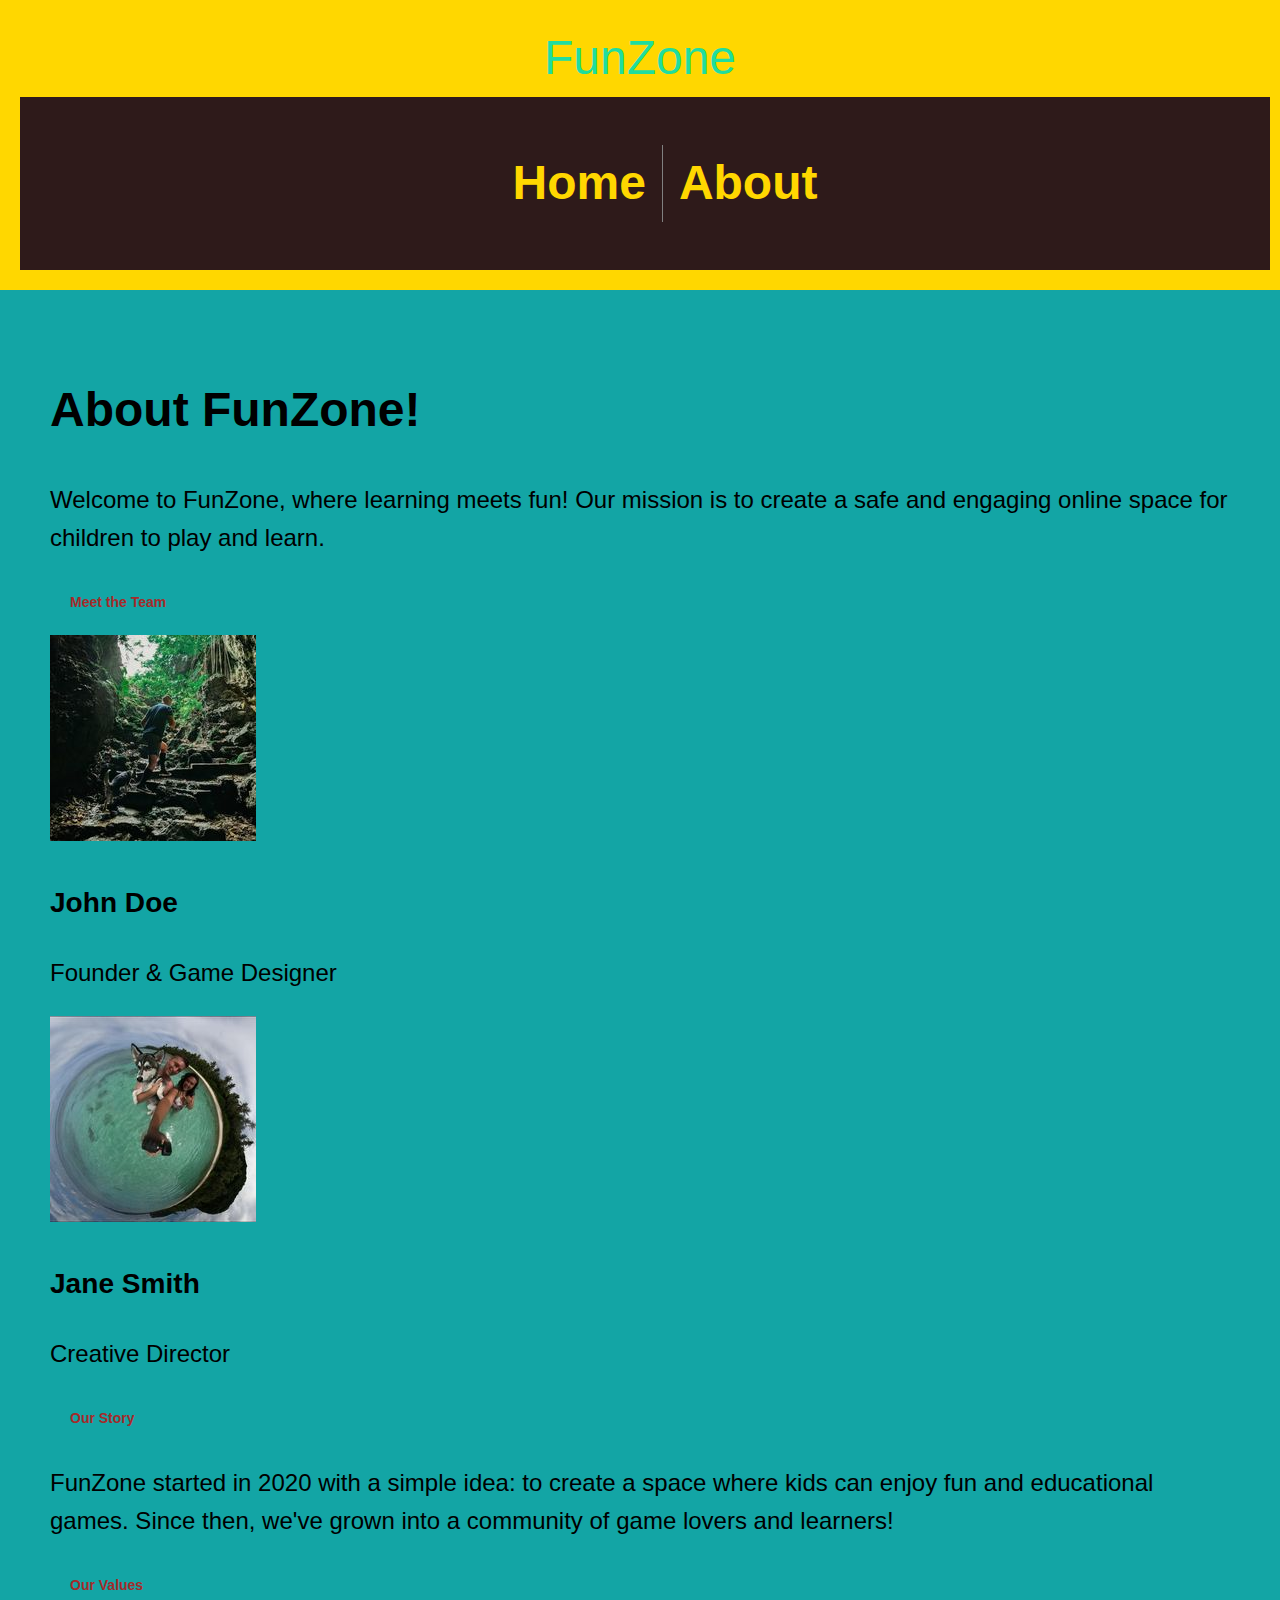
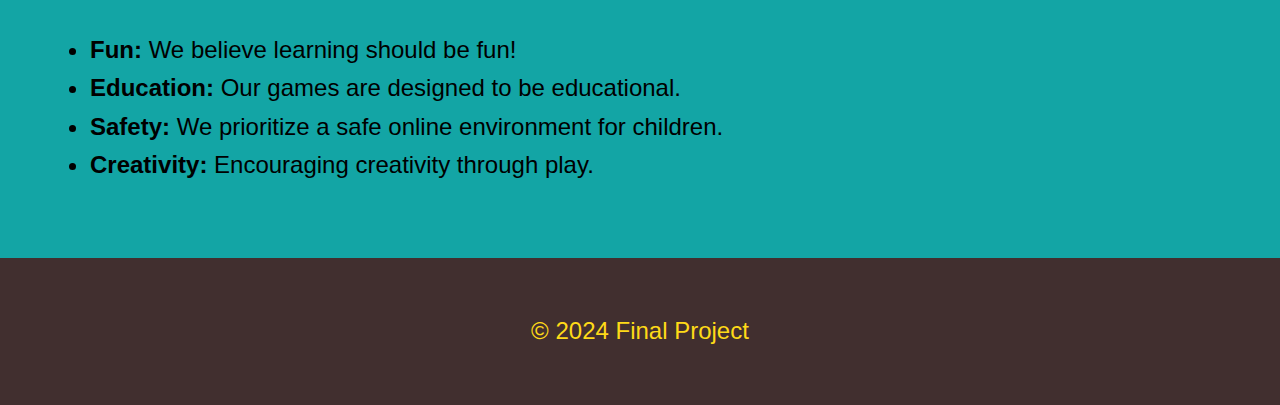
==== about.html @ 42d6320a "first commit" ====
<!DOCTYPE html>
<html lang="en">
<head>
    <meta charset="UTF-8">
    <meta name="viewport" content="width=device-width, initial-scale=1.0">
    <title>About Us</title>
    <link href="css/style.css" rel="stylesheet">
</head>
<body>
    <header>
    <div class="logo">FunZone</div>
    <nav>
        <ul>
            <li><a href="/home.html">Home</a></li>
            <li><a href="/about.html">About</a></li>
        </ul>
    </nav>
    </header>
    <main>
        <section class="about-intro">
            <h1>About FunZone!</h1>
            <p>Welcome to FunZone, where learning meets fun! Our mission is to create a safe and engaging online space for children to play and learn.</p>
        </section>
        <section class="team">
            <h2>Meet the Team</h2>
            <div class="team-member">
                <img src="/images/stairs.jpg" alt="Team Member 1">
                <h3>John Doe</h3>
                <p>Founder & Game Designer</p>
            </div>
            <div class="team-member">
                <img src="/images/Hinasworld.jpg" alt="Team Member 2">
                <h3>Jane Smith</h3>
                <p>Creative Director</p>
            </div>
            <!-- Add more team members as needed -->
        </section>
        <section class="history">
            <h2>Our Story</h2>
            <p>FunZone started in 2020 with a simple idea: to create a space where kids can enjoy fun and educational games. Since then, we've grown into a community of game lovers and learners!</p>
        </section>
        <section class="values">
            <h2>Our Values</h2>
            <ul>
                <li><strong>Fun:</strong> We believe learning should be fun!</li>
                <li><strong>Education:</strong> Our games are designed to be educational.</li>
                <li><strong>Safety:</strong> We prioritize a safe online environment for children.</li>
                <li><strong>Creativity:</strong> Encouraging creativity through play.</li>
            </ul>
        </section>
    </main>
    <footer class="footer">
        <p>&copy; 2024 Final Project</p>
    </footer>
</body>
</html>
---- css/style.css ----
.gallery img {
    width: 100%;
    margin: auto;
  }
  
  .gallery {
    display: grid;
    grid-template-columns: 1fr;
    grid-template-rows: auto;
    padding: 20px;
    gap: 10px;
  }
  
  .grid-container {
      display: grid;
      grid-template-areas: 
          "nav",
          "header",
          "main",
          "footer";
      grid-template-columns: 1fr;
      grid-template-rows: auto;
  }
  
  header {
    background-color: Gold;
    color: rgb(32, 221, 158);
    text-align: center;
    font-size: 2em;
    padding: 20px;
    margin: 0;
  }
  
  nav {
    background-color: #2e1a1a;
    width: 100%;
    margin: 0;
    padding: 0 5px;
    position: sticky;
    top: 0;
  }
  
  nav li {
    border-right: 1px solid grey;
  }
  
  nav li:last-child {
    border-right: none;
  }
  
  nav ul {
    list-style-type: none;
    align-items: center;
  }
  
  nav a {
    text-decoration: none;
    color: gold;
    font-weight: bold;
    padding: 14px 16px;
  }
  
  nav a:hover {
    background-color: #ffe13a;
    color: #2e1a1a;
  }
  
  h2 {
    padding: 10px 20px;
    font-size: 14px;
    color: brown;
  }
  
  main {
    background-color: #13a5a5;
    margin: 50px 100;
    padding: 50px;
  }
  
  body {
    font-family: Arial, Helvetica, sans-serif;
    margin: 0;
    padding: 0;
    background-color: whitesmoke;
    font-size: 14px;
    line-height: 1.6;
  }
  
  footer {
    background-color: #2e1a1a;
    opacity: 0.9;
    padding: 30px 50px;
    color: gold;
    text-align: center;
  }
  
  @media (min-width: 768px) {
    .grid-container {
      display: grid;
      grid-template-areas:
          "header",
          "nav",
          "main",
          "footer";
    }
  
    nav ul {
      list-style-type: none;
      display: inline-flex;
      align-items: center;
    }
  
    .gallery {
      grid-template-columns: 1fr 1fr;
    }
  
    body {
        font-size: 20px;
    }
  }
  
  @media (min-width: 1024px) {
    body {
      font-size: 24px;
    }
    .gallery {
      grid-template-columns: 1fr 1fr 1fr;
    }
  }
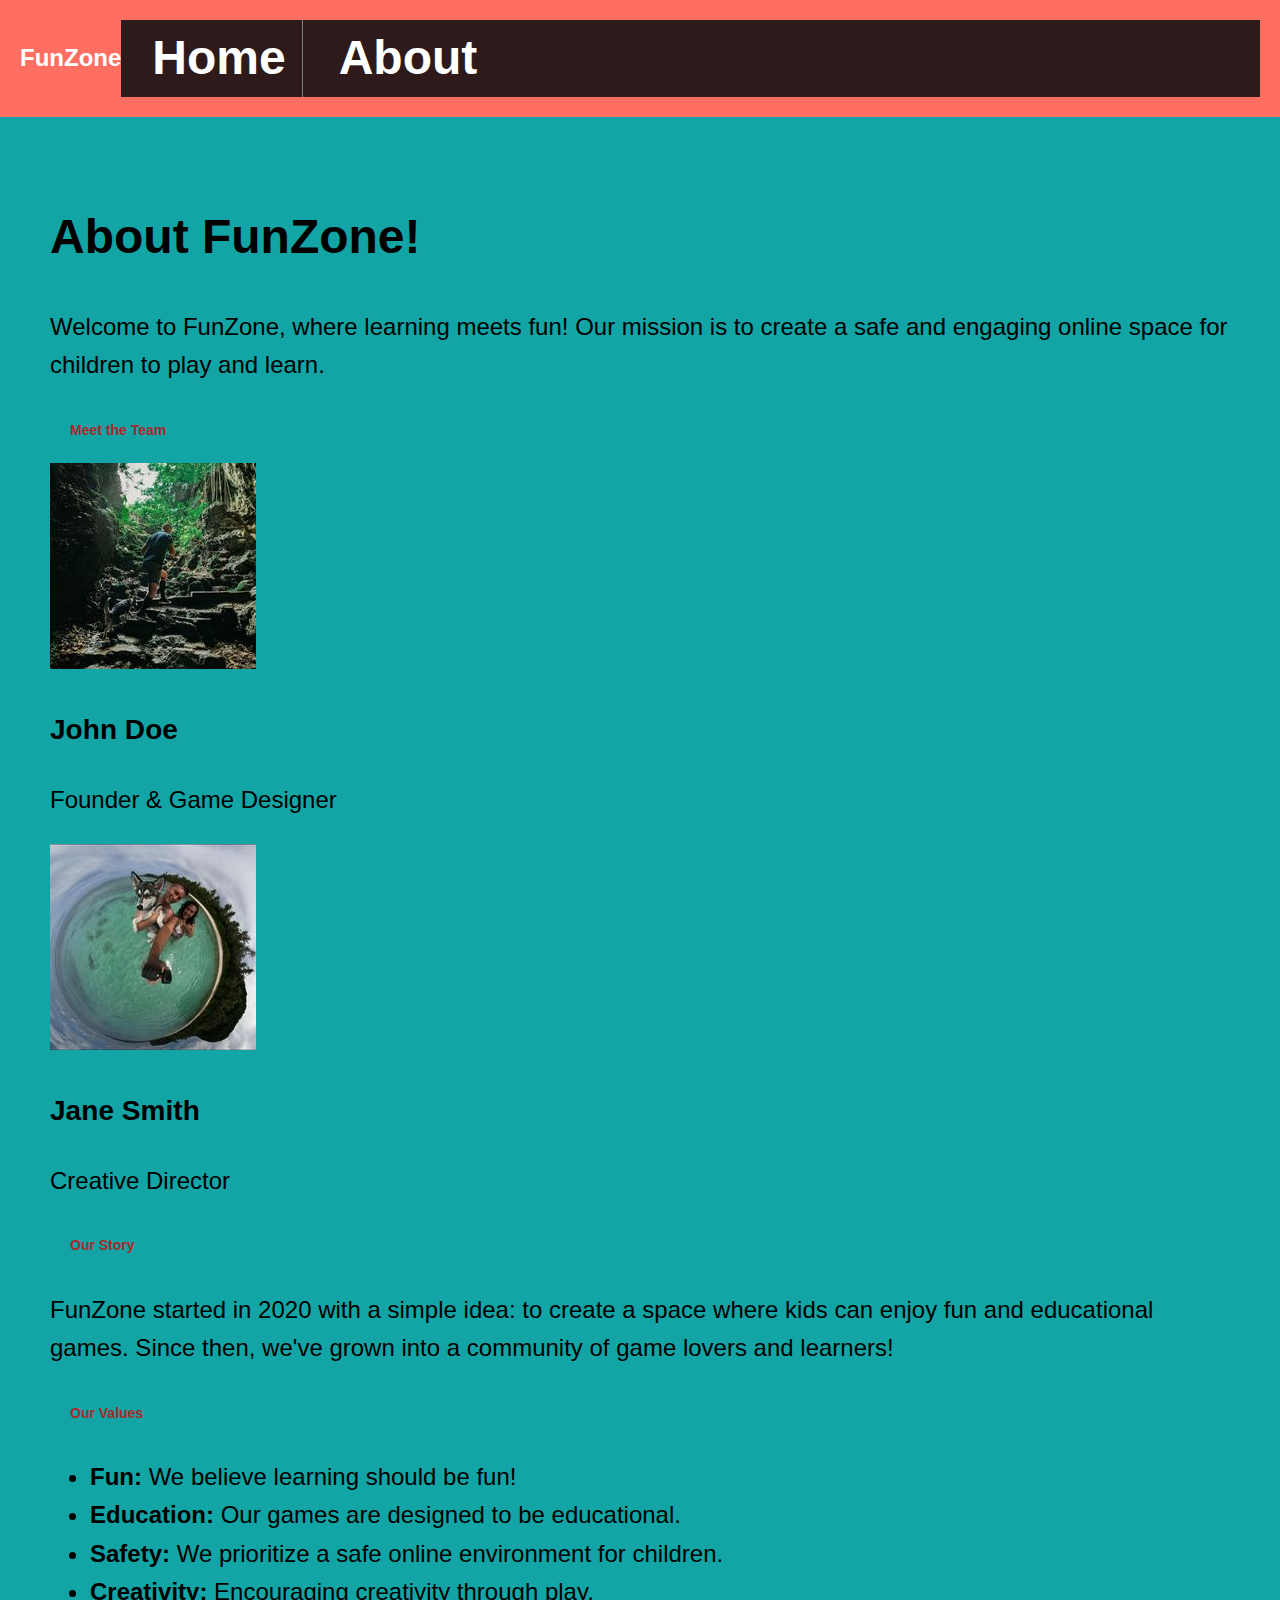
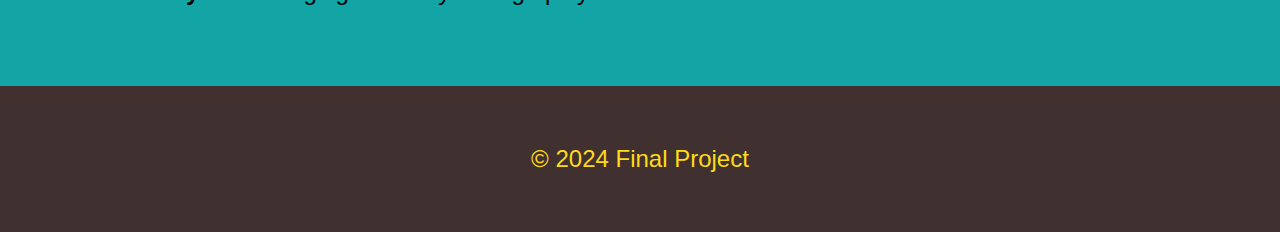
==== commit 1ac05ccf: "new design" ====
--- a/about.html
+++ b/about.html
@@ -3,7 +3,7 @@
 <head>
     <meta charset="UTF-8">
     <meta name="viewport" content="width=device-width, initial-scale=1.0">
-    <title>About Us</title>
+    <title>FunZone - About Us</title>
     <link href="css/style.css" rel="stylesheet">
 </head>
 <body>
--- a/css/style.css
+++ b/css/style.css
@@ -85,6 +85,14 @@
     font-size: 14px;
     line-height: 1.6;
   }
+   
+  body {
+      font-family: Arial, sans-serif;
+      background-color: #f0f8ff;
+      margin: 0;
+      padding: 0;
+  }
+  
   
   footer {
     background-color: #2e1a1a;
@@ -126,4 +134,95 @@
     .gallery {
       grid-template-columns: 1fr 1fr 1fr;
     }
-  }+  }
+
+  header {
+    background-color: #ff6f61;
+    padding: 20px;
+    display: flex;
+    justify-content: space-between;
+    align-items: center;
+}
+
+.logo {
+    font-size: 24px;
+    font-weight: bold;
+    color: white;
+}
+
+nav ul {
+    list-style: none;
+    margin: 0;
+    padding: 0;
+    display: flex;
+}
+
+nav ul li {
+    margin: 0 10px;
+}
+
+nav ul li a {
+    color: white;
+    text-decoration: none;
+}
+
+.contact-intro, .contact-form-section, .contact-details {
+    text-align: center;
+    padding: 50px 20px;
+}
+
+.contact-intro h1, .contact-form-section h2, .contact-details h2 {
+    font-size: 36px;
+    color: #ff6f61;
+}
+
+.contact-intro p, .contact-details p {
+    font-size: 18px;
+    color: #333;
+}
+
+.contact-form {
+    max-width: 600px;
+    margin: 0 auto;
+    text-align: left;
+}
+
+.contact-form label {
+    display: block;
+    margin-bottom: 5px;
+    font-weight: bold;
+}
+
+.contact-form input, .contact-form textarea {
+    width: 100%;
+    padding: 10px;
+    margin-bottom: 15px;
+    border: 1px solid #ccc;
+    border-radius: 5px;
+}
+
+.contact-form button {
+    background-color: #ff6f61;
+    color: white;
+    padding: 10px 20px;
+    border: none;
+    border-radius: 5px;
+    font-size: 18px;
+    cursor: pointer;
+}
+
+.contact-form button:hover {
+    background-color: #ff4b3a;
+}
+
+.map iframe {
+    width: 100%;
+    max-width: 600px;
+    height: 450px;
+    border: 0;
+    margin: 20px 0;
+}
+
+footer .contact p, footer .social-media a {
+  margin: 10px 0;
+}
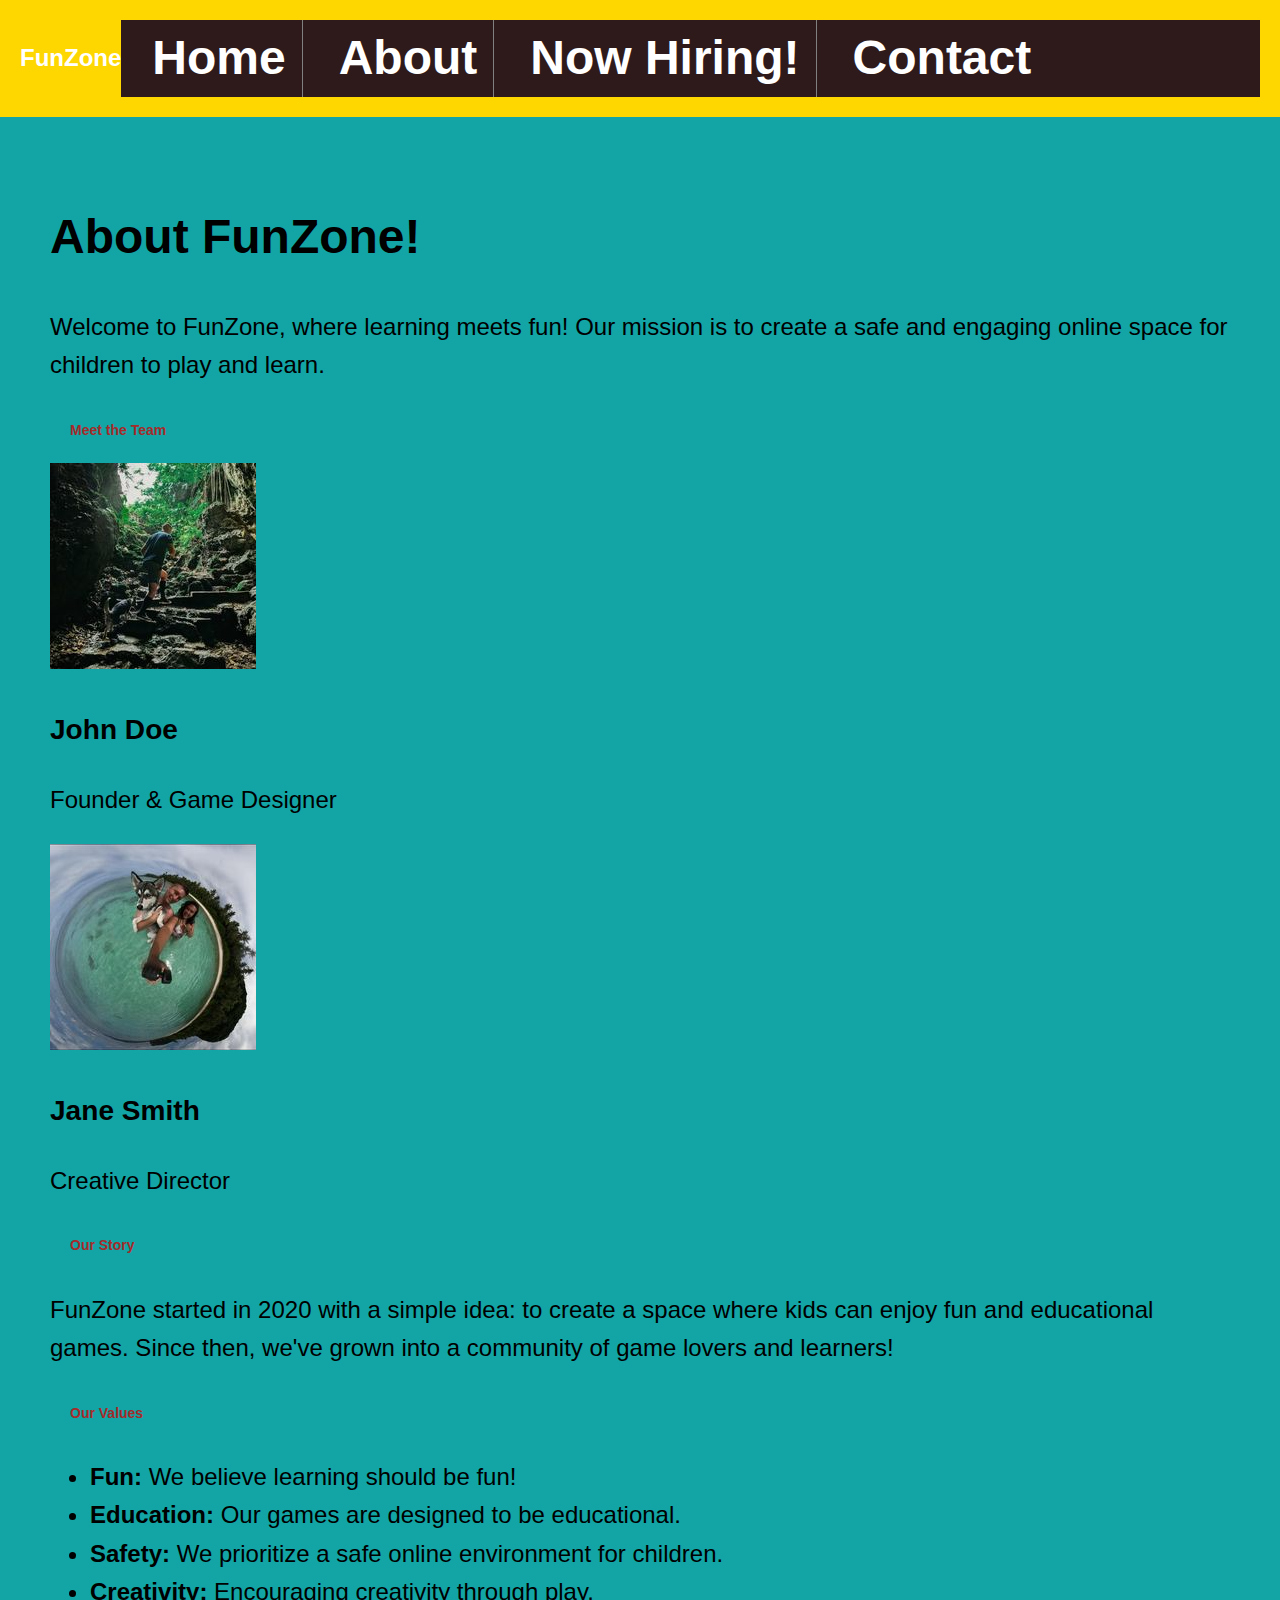
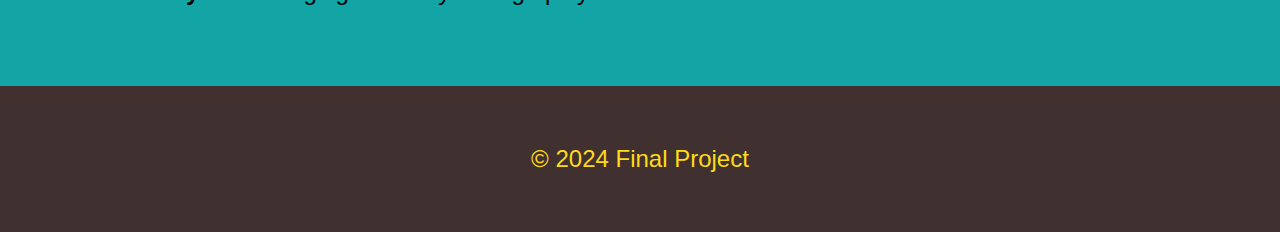
==== commit 0083dc07: "dixed bug in navigation" ====
--- a/about.html
+++ b/about.html
@@ -11,8 +11,10 @@
     <div class="logo">FunZone</div>
     <nav>
         <ul>
-            <li><a href="/home.html">Home</a></li>
-            <li><a href="/about.html">About</a></li>
+            <li><a href="/final-project-IT240/home.html">Home</a></li>
+            <li><a href="/final-project-IT240/about.html">About</a></li>
+            <li><a href="/final-project-IT240/services.html">Now Hiring!</a></li>
+            <li><a href="/final-project-IT240/contact.html">Contact</a></li>
         </ul>
     </nav>
     </header>
--- a/css/style.css
+++ b/css/style.css
@@ -137,7 +137,6 @@
   }
 
   header {
-    background-color: #ff6f61;
     padding: 20px;
     display: flex;
     justify-content: space-between;
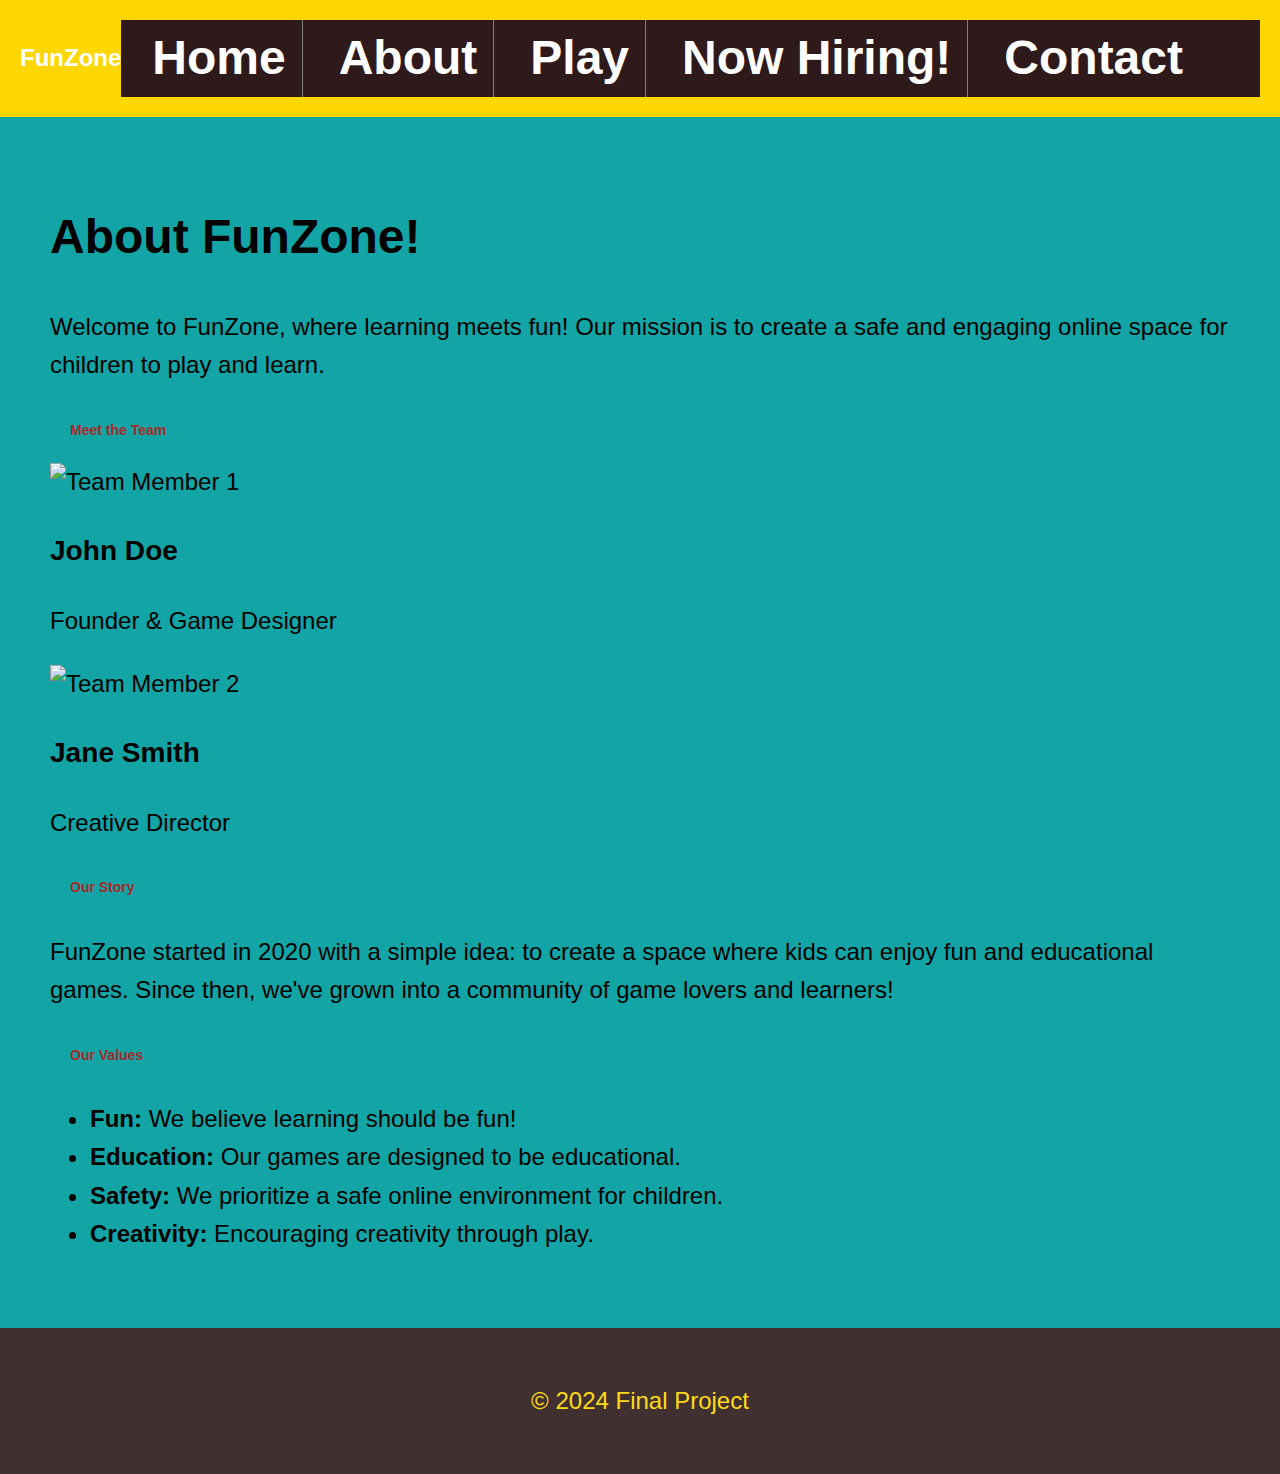
==== commit 05974626: "added connectivity to playing the game nav" ====
--- a/about.html
+++ b/about.html
@@ -13,6 +13,7 @@
         <ul>
             <li><a href="/final-project-IT240/home.html">Home</a></li>
             <li><a href="/final-project-IT240/about.html">About</a></li>
+            <li><a href="/final-project-IT240/index.html">Play</a></li>
             <li><a href="/final-project-IT240/services.html">Now Hiring!</a></li>
             <li><a href="/final-project-IT240/contact.html">Contact</a></li>
         </ul>
@@ -26,12 +27,12 @@
         <section class="team">
             <h2>Meet the Team</h2>
             <div class="team-member">
-                <img src="/images/stairs.jpg" alt="Team Member 1">
+                <img src="/final-project-IT240/images/stairs.jpg" alt="Team Member 1">
                 <h3>John Doe</h3>
                 <p>Founder & Game Designer</p>
             </div>
             <div class="team-member">
-                <img src="/images/Hinasworld.jpg" alt="Team Member 2">
+                <img src="/final-project-IT240/images/Hinasworld.jpg" alt="Team Member 2">
                 <h3>Jane Smith</h3>
                 <p>Creative Director</p>
             </div>
--- a/css/style.css
+++ b/css/style.css
@@ -222,6 +222,10 @@
     margin: 20px 0;
 }
 
+.hero image {
+  size: 10px 10px;
+}
+
 footer .contact p, footer .social-media a {
   margin: 10px 0;
 }
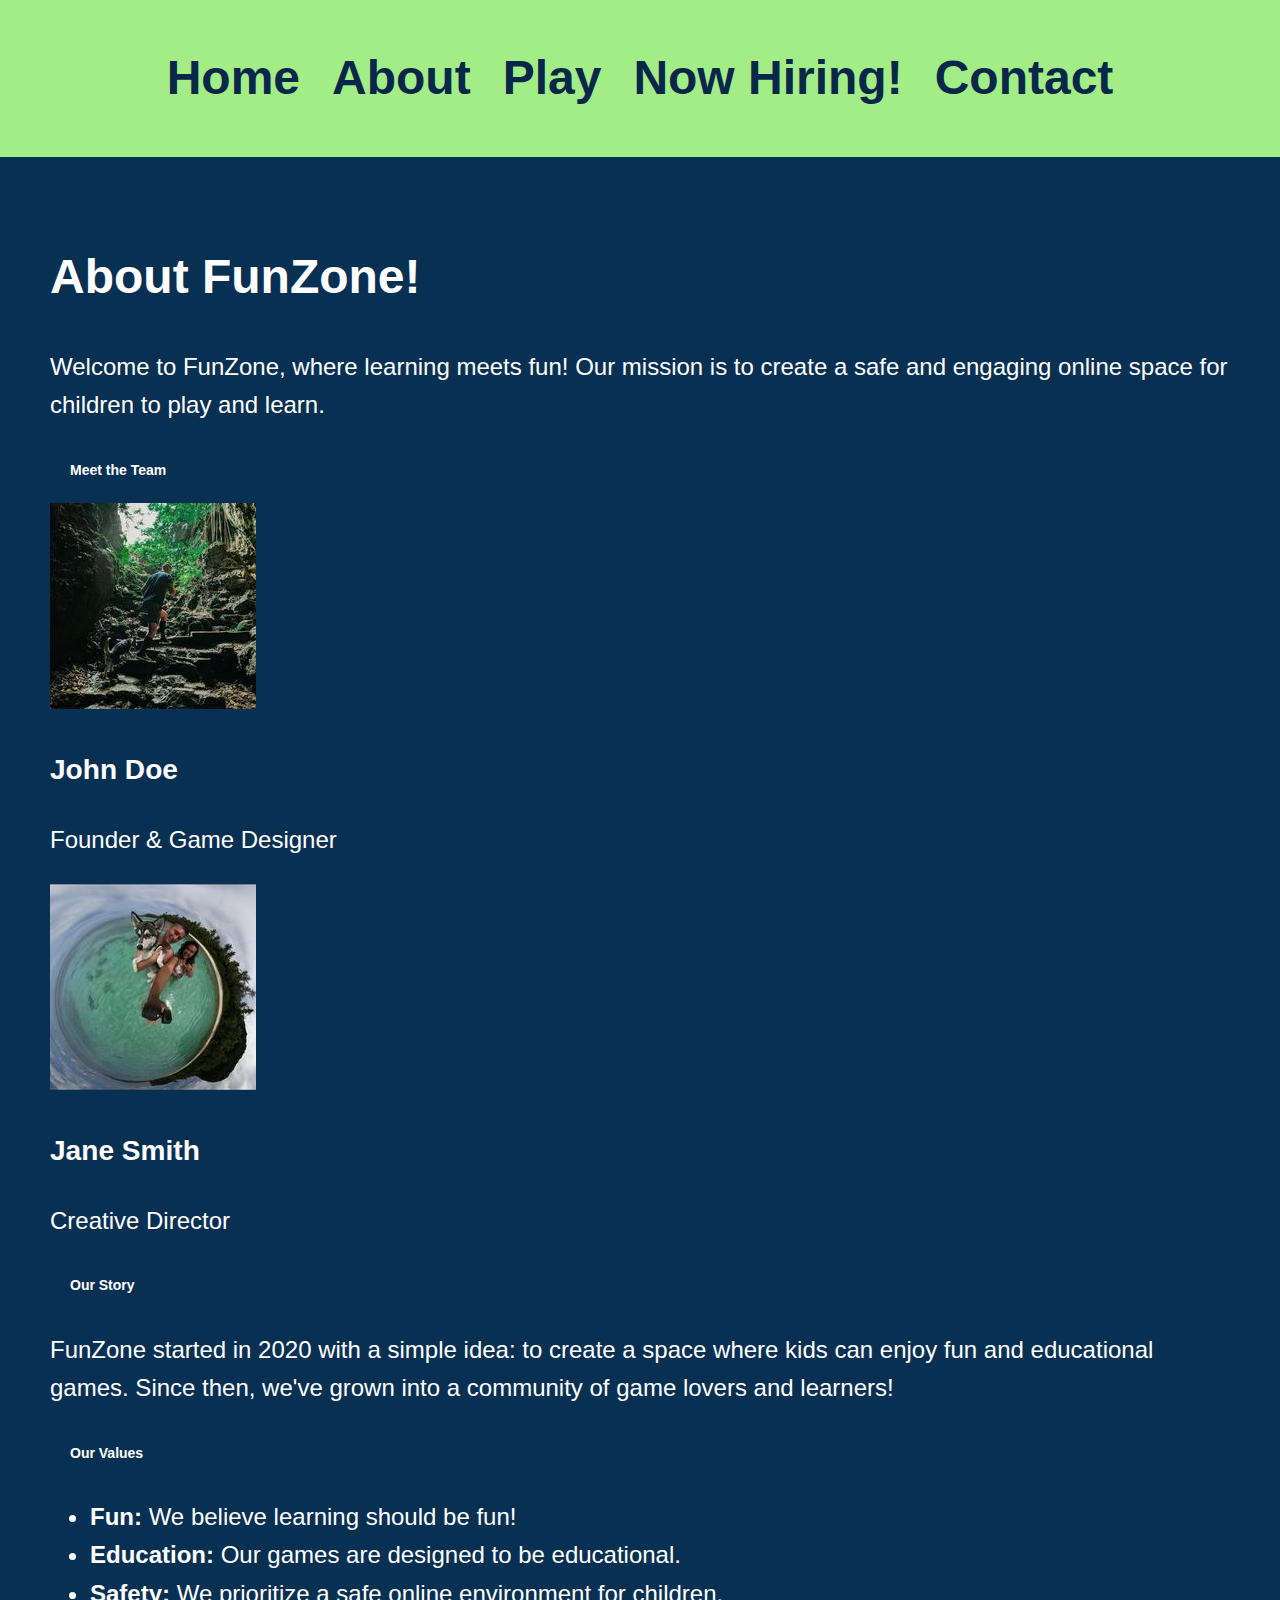
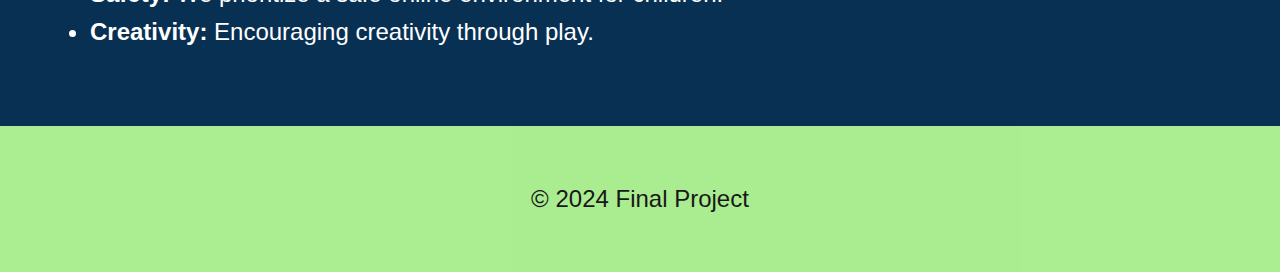
==== commit 750531bd: "new path" ====
--- a/about.html
+++ b/about.html
@@ -8,12 +8,11 @@
 </head>
 <body>
     <header>
-    <div class="logo">FunZone</div>
     <nav>
         <ul>
-            <li><a href="/final-project-IT240/home.html">Home</a></li>
+            <li><a href="/final-project-IT240/index.html">Home</a></li>
             <li><a href="/final-project-IT240/about.html">About</a></li>
-            <li><a href="/final-project-IT240/index.html">Play</a></li>
+            <li><a href="/final-project-IT240/play.html">Play</a></li>
             <li><a href="/final-project-IT240/services.html">Now Hiring!</a></li>
             <li><a href="/final-project-IT240/contact.html">Contact</a></li>
         </ul>
@@ -27,12 +26,12 @@
         <section class="team">
             <h2>Meet the Team</h2>
             <div class="team-member">
-                <img src="/final-project-IT240/images/stairs.jpg" alt="Team Member 1">
+                <img src="images/stairs.jpg" alt="Team Member 1">
                 <h3>John Doe</h3>
                 <p>Founder & Game Designer</p>
             </div>
             <div class="team-member">
-                <img src="/final-project-IT240/images/Hinasworld.jpg" alt="Team Member 2">
+                <img src="images/Hinasworld.jpg" alt="Team Member 2">
                 <h3>Jane Smith</h3>
                 <p>Creative Director</p>
             </div>
--- a/css/style.css
+++ b/css/style.css
@@ -23,8 +23,8 @@
   }
   
   header {
-    background-color: Gold;
-    color: rgb(32, 221, 158);
+    background-color:#a2ed86;
+    color: white;
     text-align: center;
     font-size: 2em;
     padding: 20px;
@@ -32,16 +32,12 @@
   }
   
   nav {
-    background-color: #2e1a1a;
-    width: 100%;
-    margin: 0;
-    padding: 0 5px;
+    background-color: #a2ed86;
+    width: 100%;
+    margin: 0;
+    padding: 20px 5px;
     position: sticky;
     top: 0;
-  }
-  
-  nav li {
-    border-right: 1px solid grey;
   }
   
   nav li:last-child {
@@ -55,50 +51,43 @@
   
   nav a {
     text-decoration: none;
-    color: gold;
+    color: #09274b;
     font-weight: bold;
     padding: 14px 16px;
   }
   
   nav a:hover {
-    background-color: #ffe13a;
-    color: #2e1a1a;
+    color: white;
   }
   
   h2 {
     padding: 10px 20px;
     font-size: 14px;
-    color: brown;
+    color: white;
   }
   
   main {
-    background-color: #13a5a5;
-    margin: 50px 100;
+    background-color: #083053;
+    margin: auto;
     padding: 50px;
   }
   
   body {
-    font-family: Arial, Helvetica, sans-serif;
+    font-family: Montserrat, Helvetica, sans-serif;
     margin: 0;
     padding: 0;
     background-color: whitesmoke;
     font-size: 14px;
     line-height: 1.6;
-  }
+    color: white;
+  }
+  
    
-  body {
-      font-family: Arial, sans-serif;
-      background-color: #f0f8ff;
-      margin: 0;
-      padding: 0;
-  }
-  
-  
   footer {
-    background-color: #2e1a1a;
+    background-color: #a2ed86;
     opacity: 0.9;
     padding: 30px 50px;
-    color: gold;
+    color: black;
     text-align: center;
   }
   
@@ -144,26 +133,15 @@
 }
 
 .logo {
-    font-size: 24px;
-    font-weight: bold;
-    color: white;
+    width: 10%;
+    height: 10%;
 }
 
 nav ul {
     list-style: none;
     margin: 0;
     padding: 0;
-    display: flex;
-}
-
-nav ul li {
-    margin: 0 10px;
-}
-
-nav ul li a {
-    color: white;
-    text-decoration: none;
-}
+}  
 
 .contact-intro, .contact-form-section, .contact-details {
     text-align: center;
@@ -172,12 +150,12 @@
 
 .contact-intro h1, .contact-form-section h2, .contact-details h2 {
     font-size: 36px;
-    color: #ff6f61;
+    color: white;
 }
 
 .contact-intro p, .contact-details p {
     font-size: 18px;
-    color: #333;
+    color: white;
 }
 
 .contact-form {
@@ -201,8 +179,8 @@
 }
 
 .contact-form button {
-    background-color: #ff6f61;
-    color: white;
+    background-color: white;
+    color: #083053;
     padding: 10px 20px;
     border: none;
     border-radius: 5px;
@@ -211,7 +189,7 @@
 }
 
 .contact-form button:hover {
-    background-color: #ff4b3a;
+    background-color: #a2ed86;
 }
 
 .map iframe {
@@ -226,6 +204,15 @@
   size: 10px 10px;
 }
 
+.cta-button {
+  color: #083053;
+  background-color: #a2ed86;
+  padding: 10px;
+  border-radius: 24px;
+  text-decoration: none;
+  font-weight: bolder;
+}
+
 footer .contact p, footer .social-media a {
   margin: 10px 0;
 }
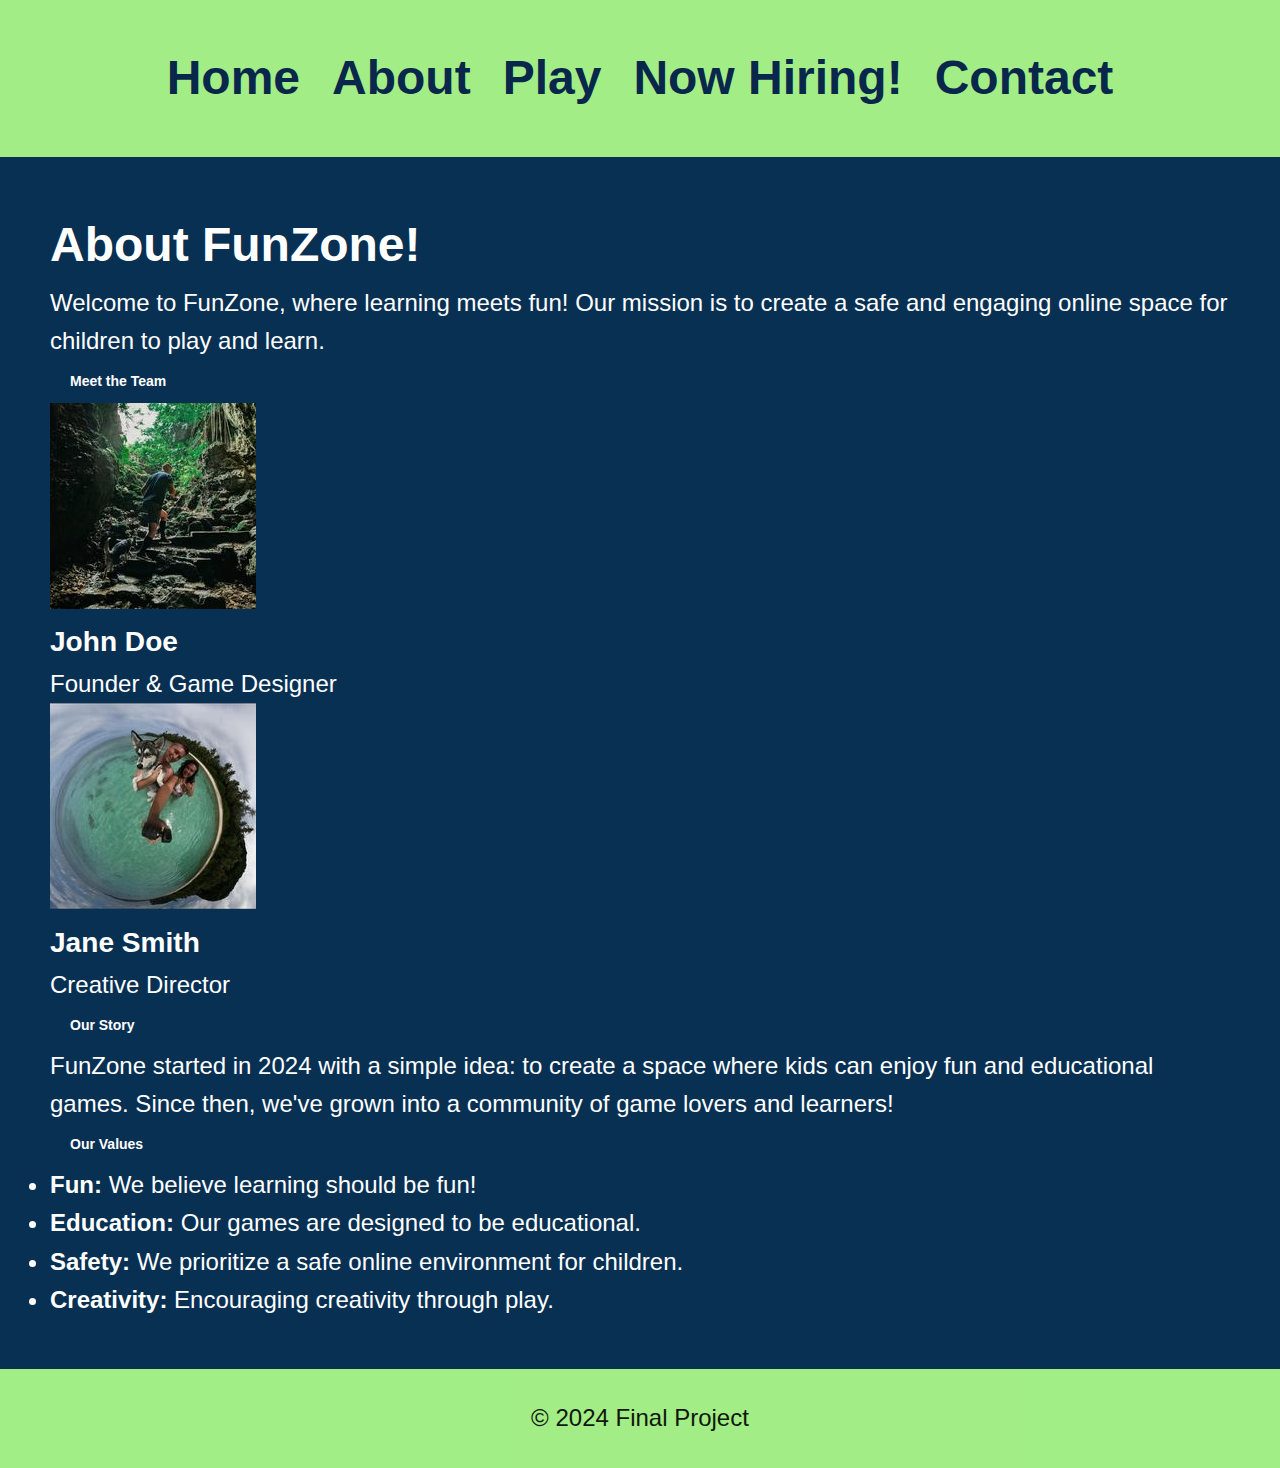
==== commit c14e0f7d: "Update about.html" ====
--- a/about.html
+++ b/about.html
@@ -39,7 +39,7 @@
         </section>
         <section class="history">
             <h2>Our Story</h2>
-            <p>FunZone started in 2020 with a simple idea: to create a space where kids can enjoy fun and educational games. Since then, we've grown into a community of game lovers and learners!</p>
+            <p>FunZone started in 2024 with a simple idea: to create a space where kids can enjoy fun and educational games. Since then, we've grown into a community of game lovers and learners!</p>
         </section>
         <section class="values">
             <h2>Our Values</h2>
@@ -55,4 +55,4 @@
         <p>&copy; 2024 Final Project</p>
     </footer>
 </body>
-</html>+</html>
--- a/css/style.css
+++ b/css/style.css
@@ -66,6 +66,11 @@
     color: white;
   }
   
+  .home {
+    background-color: white;
+    color: #083053;
+  }
+
   main {
     background-color: #083053;
     margin: auto;
@@ -132,11 +137,6 @@
     align-items: center;
 }
 
-.logo {
-    width: 10%;
-    height: 10%;
-}
-
 nav ul {
     list-style: none;
     margin: 0;
@@ -201,7 +201,7 @@
 }
 
 .hero image {
-  size: 10px 10px;
+  size: 20px 20px;
 }
 
 .cta-button {
@@ -216,3 +216,191 @@
 footer .contact p, footer .social-media a {
   margin: 10px 0;
 }
+
+/* Import Google font */
+@import url('https://fonts.googleapis.com/css2?family=Open+Sans:wght@400;500;600;700&display=swap');
+* {
+  margin: 0;
+  padding: 0;
+  box-sizing: border-box;
+  font-family: 'Open Sans', sans-serif;
+}
+
+body {
+  background-color: #a2ed86
+}
+.wrapper {
+  width: 90%;
+  height: 500px;
+  margin: 0 auto;
+  display: flex;
+  overflow: hidden;
+  flex-direction: column;
+  justify-content: center;
+  border-radius: 5px;
+  background: #293447;
+  box-shadow: 0 20px 40px rgba(52, 87, 220, 0.2);
+}
+.game-details {
+  color: #B8C6DC;
+  font-weight: 500;
+  font-size: 1.2rem;
+  padding: 20px 27px;
+  display: flex;
+  justify-content: space-between;
+}
+.play-board {
+  height: 100%;
+  width: 100%;
+  display: grid;
+  background: #212837;
+  grid-template: repeat(30, 1fr) / repeat(30, 1fr);
+}
+.play-board .food {
+  background: #FF003D;
+}
+.play-board .head {
+  background: #60CBFF;
+}
+
+.controls {
+  display: none;
+  justify-content: space-between;
+}
+.controls i {
+  padding: 25px 0;
+  text-align: center;
+  font-size: 1.3rem;
+  color: #B8C6DC;
+  width: calc(100% / 4);
+  cursor: pointer;
+  border-right: 1px solid #171B26;
+}
+
+/* @media screen and (max-width: 800px) {
+  .wrapper {
+    width: 70%;
+    height: 115vmin;
+  }
+  .game-details {
+    font-size: 1rem;
+    padding: 15px 27px;
+  }
+  .controls {
+    display: flex;
+  }
+  .controls i {
+    padding: 15px 0;
+    font-size: 1rem;
+  }
+} */
+
+.gallery img {
+    width: 100%;
+    margin: auto;
+  }
+  
+  .gallery {
+    display: grid;
+    grid-template-columns: 1fr;
+    grid-template-rows: auto;
+    padding: 20px;
+    gap: 10px;
+  }
+  
+  
+  nav {
+    background-color: #a2ed86;
+    width: 100%;
+    margin: 0;
+    padding: 20px 5px;
+    position: sticky;
+    top: 0;
+  }
+  
+  nav li:last-child {
+    border-right: none;
+  }
+  
+  nav ul {
+    list-style-type: none;
+    align-items: center;
+  }
+  
+  nav a {
+    text-decoration: none;
+    color: #09274b;
+    font-weight: bold;
+    padding: 14px 16px;
+  }
+  
+  nav a:hover {
+    color: white;
+  }
+  
+
+  footer {
+    background-color: #a2ed86;
+    opacity: 0.9;
+    padding: 30px 50px;
+    color: black;
+    text-align: center;
+  }
+  
+  @media (min-width: 768px) {
+    .grid-container {
+      display: grid;
+      grid-template-areas:
+          "header",
+          "nav",
+          "main",
+          "footer";
+    }
+
+    .wrapper {
+      width: 70%;
+      height: 500px;
+    }
+
+    .game-details {
+      font-size: 1rem;
+      padding: 15px 27px;
+    }
+    .controls {
+      display: flex;
+    }
+    .controls i {
+      padding: 15px 0;
+      font-size: 1rem;
+    }
+  
+    nav ul {
+      list-style-type: none;
+      display: inline-flex;
+      align-items: center;
+    }
+  
+    .gallery {
+      grid-template-columns: 1fr 1fr;
+    }
+  
+    body {
+        font-size: 20px;
+    }
+  }
+  
+  @media (min-width: 1024px) {
+    body {
+      font-size: 24px;
+    }
+    
+    .wrapper {
+      width: 50%;
+      height: 500px;
+    }
+  
+
+    .gallery {
+      grid-template-columns: 1fr 1fr 1fr;
+    }
+  }